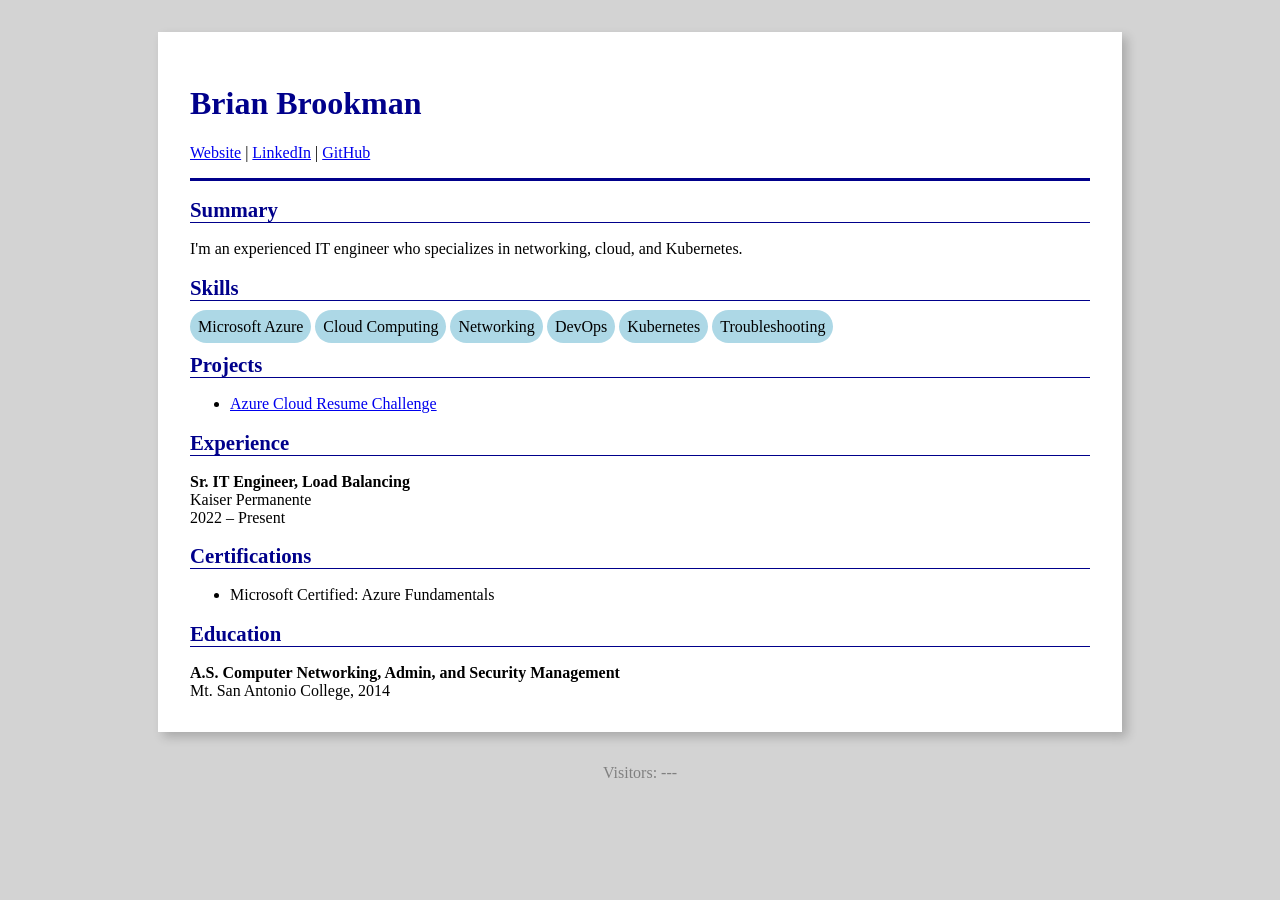
==== app/frontend/index.html @ 97332991 "refactor: group app components together" ====
<!DOCTYPE html>
<html lang="en">
<head>
    <title>Resume - Brian Brookman</title>
    <meta charset="UTF-8">
    <meta name="viewport" content="width=device-width, initial-scale=1.0">
    <link rel="icon" href="/favicon.svg" type="image/svg+xml">
</head>
<body style="background-color: lightgrey;">
    <div style="background-color: white; color: black; max-width: 900px; margin: 2em auto; padding: 2em; box-shadow: 5px 5px 10px rgba(0,0,0,0.2);">

        <!-- Header -->
        <header>
            <h1 style="font-size: 2em; color: darkblue;">Brian Brookman</h1>
            <ul style="list-style: none; border-bottom: 3px solid darkblue; padding-bottom: 1em; padding-left: 0px;">
                <li style="display: inline;"><a href="https://www.bcbrookman.com/">Website</a></li><span> | </span>
                <li style="display: inline;"><a href="https://linkedin.com/in/bcbrookman">LinkedIn</a></li><span> | </span>
                <li style="display: inline;"><a href="https://github.com/bcbrookman">GitHub</a></li>
            </ul>
        </header>

        <!-- Summary -->
        <section>
            <h2 style="font-size: 1.3em; color: darkblue; border-bottom: 1px solid darkblue;">Summary</h2>
            <p>I'm an experienced IT engineer who specializes in networking, cloud, and Kubernetes.</p>
        </section>

        <!-- Skills -->
        <section>
            <h2 style="font-size: 1.3em; color: darkblue; border-bottom: 1px solid darkblue;">Skills</h2>
            <ul style="list-style: none; padding-left: 0px;">
                <li style="display: inline; background-color: lightblue; border-radius: 20px; padding: 0.5em;">Microsoft Azure</li>
                <li style="display: inline; background-color: lightblue; border-radius: 20px; padding: 0.5em;">Cloud Computing</li>
                <li style="display: inline; background-color: lightblue; border-radius: 20px; padding: 0.5em;">Networking</li>
                <li style="display: inline; background-color: lightblue; border-radius: 20px; padding: 0.5em;">DevOps</li>
                <li style="display: inline; background-color: lightblue; border-radius: 20px; padding: 0.5em;">Kubernetes</li>
                <li style="display: inline; background-color: lightblue; border-radius: 20px; padding: 0.5em;">Troubleshooting</li>
            </ul>
        </section>

        <!-- Projects -->
        <section>
            <h2 style="font-size: 1.3em; color: darkblue; border-bottom: 1px solid darkblue;">Projects</h2>
            <ul>
                <li><a href="https://www.bcbrookman.com/">Azure Cloud Resume Challenge</a></li>
            </ul>
        </section>

        <!-- Experience -->
        <section>
            <h2 style="font-size: 1.3em; color: darkblue; color: darkblue; border-bottom: 1px solid darkblue;">Experience</h2>
            <div>
                <div>
                    <div>
                        <div><strong>Sr. IT Engineer, Load Balancing</strong></div>
                        <div>Kaiser Permanente</div>
                    </div>
                    <div>2022 – Present</div>
                </div>
            </div>
        </section>

        <!-- Certifications -->
        <section>
            <h2 style="font-size: 1.3em; color: darkblue; color: darkblue; border-bottom: 1px solid darkblue;">Certifications</h2>
            <ul>
                <li>Microsoft Certified: Azure Fundamentals</li>
            </ul>
        </section>

        <!-- Education -->
        <section>
            <h2 style="font-size: 1.3em; color: darkblue; color: darkblue; border-bottom: 1px solid darkblue;">Education</h2>
            <div>
                <div><strong>A.S. Computer Networking, Admin, and Security Management</strong></div>
                <div>Mt. San Antonio College, 2014</div>
            </div>
        </section>
    </div>

    <script>
    async function update_visitor_counter(method='GET'){
        try{
            const response = await fetch('https://api.resume.bcbrookman.com/api/visitors',{ method: method });
            const data = await response.json();
            document.getElementById('visitor-count').textContent = data['visitors'];
        }
        catch(error){
            console.error(error);
        }
    }
    document.addEventListener("DOMContentLoaded", (event) => {
        update_visitor_counter('POST');
    });
    </script>

    <footer style="text-align: center; margin-top: 2em; color: grey;">
        Visitors: <span id="visitor-count">---</span>
    </footer>
</body>
</html>
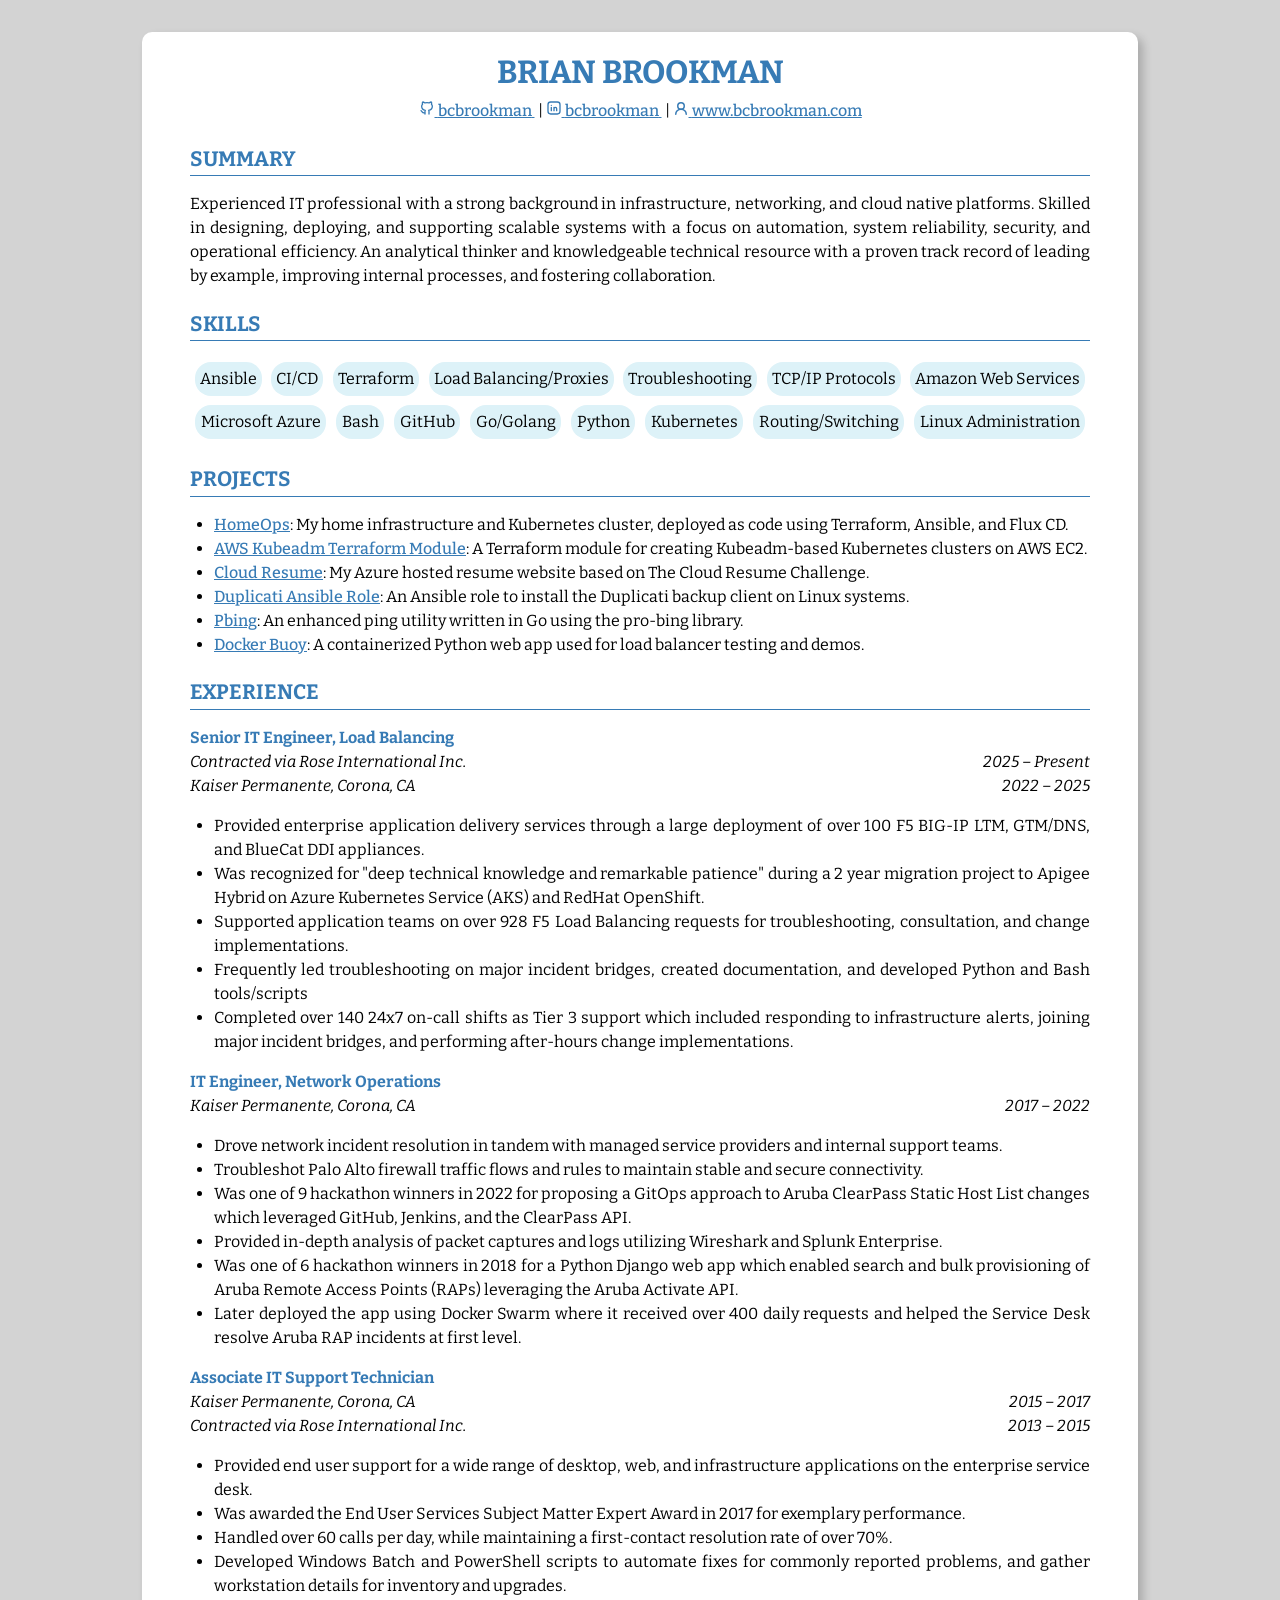
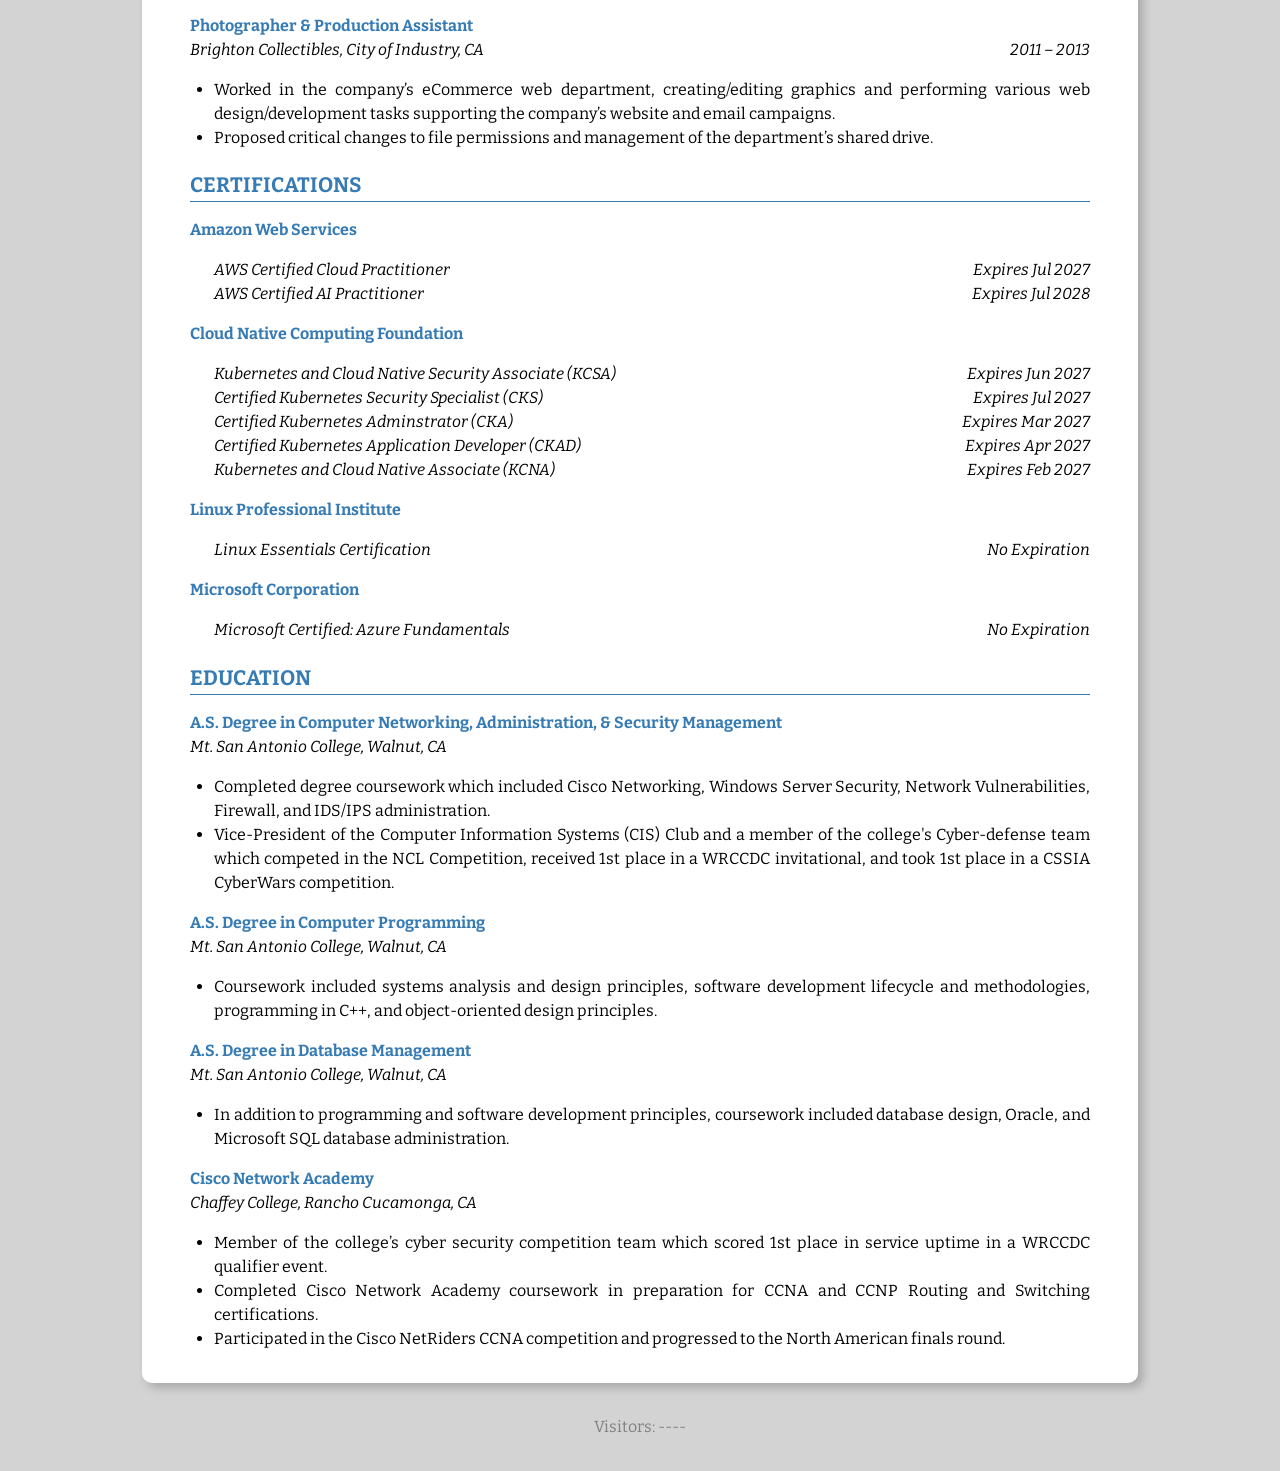
==== commit 25759c27: "feat: update resume content" ====
--- a/app/frontend/index.html
+++ b/app/frontend/index.html
@@ -4,80 +4,190 @@
     <title>Resume - Brian Brookman</title>
     <meta charset="UTF-8">
     <meta name="viewport" content="width=device-width, initial-scale=1.0">
-    <link rel="icon" href="/favicon.svg" type="image/svg+xml">
+    <link rel="stylesheet" href="styles.css">
+    <link rel="icon" href="favicon.svg" type="image/svg+xml">
+    <link rel="preconnect" href="https://fonts.googleapis.com">
+    <link rel="preconnect" href="https://fonts.gstatic.com" crossorigin>
+    <link href="https://fonts.googleapis.com/css2?family=Bitter:ital,wght@0,100..900;1,100..900&display=swap" rel="stylesheet">
 </head>
-<body style="background-color: lightgrey;">
-    <div style="background-color: white; color: black; max-width: 900px; margin: 2em auto; padding: 2em; box-shadow: 5px 5px 10px rgba(0,0,0,0.2);">
-
-        <!-- Header -->
+<body>
+    <div id="resume-container">
         <header>
-            <h1 style="font-size: 2em; color: darkblue;">Brian Brookman</h1>
-            <ul style="list-style: none; border-bottom: 3px solid darkblue; padding-bottom: 1em; padding-left: 0px;">
-                <li style="display: inline;"><a href="https://www.bcbrookman.com/">Website</a></li><span> | </span>
-                <li style="display: inline;"><a href="https://linkedin.com/in/bcbrookman">LinkedIn</a></li><span> | </span>
-                <li style="display: inline;"><a href="https://github.com/bcbrookman">GitHub</a></li>
+            <h1>Brian Brookman</h1>
+            <ul>
+                <li><a href="https://github.com/bcbrookman" target="_blank" rel="noopener noreferrer">
+                    <svg xmlns="http://www.w3.org/2000/svg" xmlns:xlink="http://www.w3.org/1999/xlink" aria-hidden="true" role="img" class="iconify iconify--tabler" width="1em" height="1em" preserveAspectRatio="xMidYMid meet" viewBox="0 0 24 24" data-icon="tabler:brand-github"><path fill="none" stroke="currentColor" stroke-linecap="round" stroke-linejoin="round" stroke-width="2" d="M9 19c-4.3 1.4-4.3-2.5-6-3m12 5v-3.5c0-1 .1-1.4-.5-2c2.8-.3 5.5-1.4 5.5-6a4.6 4.6 0 0 0-1.3-3.2a4.2 4.2 0 0 0-.1-3.2s-1.1-.3-3.5 1.3a12.3 12.3 0 0 0-6.2 0C6.5 2.8 5.4 3.1 5.4 3.1a4.2 4.2 0 0 0-.1 3.2A4.6 4.6 0 0 0 4 9.5c0 4.6 2.7 5.7 5.5 6c-.6.6-.6 1.2-.5 2V21"></path></svg>
+                    <ins>bcbrookman</ins>
+                </a></li>
+                <li><a href="https://www.linkedin.com/in/bcbrookman/" target="_blank" rel="noopener noreferrer">
+                    <svg xmlns="http://www.w3.org/2000/svg" xmlns:xlink="http://www.w3.org/1999/xlink" aria-hidden="true" role="img" class="iconify iconify--tabler" width="1em" height="1em" preserveAspectRatio="xMidYMid meet" viewBox="0 0 24 24" data-icon="tabler:brand-linkedin"><g fill="none" stroke="currentColor" stroke-linecap="round" stroke-linejoin="round" stroke-width="2"><path d="M8 11v5m0-8v.01M12 16v-5m4 5v-3a2 2 0 1 0-4 0"></path><path d="M3 7a4 4 0 0 1 4-4h10a4 4 0 0 1 4 4v10a4 4 0 0 1-4 4H7a4 4 0 0 1-4-4z"></path></g></svg>
+                    <ins>bcbrookman</ins>
+                </a></li>
+                <li><a href="https://www.linkedin.com/in/bcbrookman/" target="_blank" rel="noopener noreferrer">
+                    <svg xmlns="http://www.w3.org/2000/svg" xmlns:xlink="http://www.w3.org/1999/xlink" aria-hidden="true" role="img" class="iconify iconify--charm" width="1em" height="1em" preserveAspectRatio="xMidYMid meet" viewBox="0 0 16 16" data-icon="charm:person"><g fill="none" stroke="currentColor" stroke-linecap="round" stroke-linejoin="round" stroke-width="1.5"><circle cx="8" cy="6" r="3.25"></circle><path d="m2.75 14.25c0-2.5 2-5 5.25-5s5.25 2.5 5.25 5"></path></g></svg>
+                    <ins>www.bcbrookman.com</ins>
+                </a></li>
             </ul>
         </header>
-
-        <!-- Summary -->
-        <section>
-            <h2 style="font-size: 1.3em; color: darkblue; border-bottom: 1px solid darkblue;">Summary</h2>
-            <p>I'm an experienced IT engineer who specializes in networking, cloud, and Kubernetes.</p>
-        </section>
-
-        <!-- Skills -->
-        <section>
-            <h2 style="font-size: 1.3em; color: darkblue; border-bottom: 1px solid darkblue;">Skills</h2>
-            <ul style="list-style: none; padding-left: 0px;">
-                <li style="display: inline; background-color: lightblue; border-radius: 20px; padding: 0.5em;">Microsoft Azure</li>
-                <li style="display: inline; background-color: lightblue; border-radius: 20px; padding: 0.5em;">Cloud Computing</li>
-                <li style="display: inline; background-color: lightblue; border-radius: 20px; padding: 0.5em;">Networking</li>
-                <li style="display: inline; background-color: lightblue; border-radius: 20px; padding: 0.5em;">DevOps</li>
-                <li style="display: inline; background-color: lightblue; border-radius: 20px; padding: 0.5em;">Kubernetes</li>
-                <li style="display: inline; background-color: lightblue; border-radius: 20px; padding: 0.5em;">Troubleshooting</li>
-            </ul>
-        </section>
-
-        <!-- Projects -->
-        <section>
-            <h2 style="font-size: 1.3em; color: darkblue; border-bottom: 1px solid darkblue;">Projects</h2>
-            <ul>
-                <li><a href="https://www.bcbrookman.com/">Azure Cloud Resume Challenge</a></li>
-            </ul>
-        </section>
-
-        <!-- Experience -->
-        <section>
-            <h2 style="font-size: 1.3em; color: darkblue; color: darkblue; border-bottom: 1px solid darkblue;">Experience</h2>
-            <div>
-                <div>
-                    <div>
-                        <div><strong>Sr. IT Engineer, Load Balancing</strong></div>
-                        <div>Kaiser Permanente</div>
-                    </div>
-                    <div>2022 – Present</div>
-                </div>
-            </div>
-        </section>
-
-        <!-- Certifications -->
-        <section>
-            <h2 style="font-size: 1.3em; color: darkblue; color: darkblue; border-bottom: 1px solid darkblue;">Certifications</h2>
-            <ul>
-                <li>Microsoft Certified: Azure Fundamentals</li>
-            </ul>
-        </section>
-
-        <!-- Education -->
-        <section>
-            <h2 style="font-size: 1.3em; color: darkblue; color: darkblue; border-bottom: 1px solid darkblue;">Education</h2>
-            <div>
-                <div><strong>A.S. Computer Networking, Admin, and Security Management</strong></div>
-                <div>Mt. San Antonio College, 2014</div>
-            </div>
-        </section>
-    </div>
-
+        <section id="summary">
+            <h2>Summary</h2>
+            <p>Experienced IT professional with a strong background in infrastructure, networking, and cloud native platforms. Skilled in designing, deploying, and supporting scalable systems with a focus on automation, system reliability, security, and operational efficiency. An analytical thinker and knowledgeable technical resource with a proven track record of leading by example, improving internal processes, and fostering collaboration.</p>
+        </section>
+        <section id="skills">
+            <h2>Skills</h2>
+            <ul>
+                <li>Ansible</li>
+                <li>CI/CD</li>
+                <li>Terraform</li>
+                <li>Load Balancing/Proxies</li>
+                <li>Troubleshooting</li>
+                <li>TCP/IP Protocols</li>
+                <li>Amazon Web Services</li>
+                <li>Microsoft Azure</li>
+                <li>Bash</li>
+                <li>GitHub</li>
+                <li>Go/Golang</li>
+                <li>Python</li>
+                <li>Kubernetes</li>
+                <li>Routing/Switching</li>
+                <li>Linux Administration</li>
+            </ul>
+        </section>
+        <section id="projects">
+            <h2>Projects</h2>
+            <ul>
+                <li><a href="https://github.com/bcbrookman/homeops">HomeOps</a>: My home infrastructure and Kubernetes cluster, deployed as code using Terraform, Ansible, and Flux CD.</li><li><a href="https://github.com/bcbrookman/terraform-aws-kubeadm-k8s">AWS Kubeadm Terraform Module</a>: A Terraform module for creating Kubeadm-based Kubernetes clusters on AWS EC2.</li><li><a href="https://github.com/bcbrookman/cloud-resume">Cloud Resume</a>: My Azure hosted resume website based on The Cloud Resume Challenge.</li><li><a href="https://github.com/bcbrookman/ansible-role-duplicati">Duplicati Ansible Role</a>: An Ansible role to install the Duplicati backup client on Linux systems.</li><li><a href="https://github.com/bcbrookman/pbing">Pbing</a>: An enhanced ping utility written in Go using the pro-bing library.</li><li><a href="https://github.com/bcbrookman/docker-buoy">Docker Buoy</a>: A containerized Python web app used for load balancer testing and demos.</li>
+            </ul>
+        </section>
+        <section id="experience">
+            <h2>Experience</h2>
+            <h3>Senior IT Engineer, Load Balancing</h3>
+            <span class="dated-line">
+                <span>Contracted via Rose International Inc.</span>
+                <span>2025 – Present</span>
+            </span>
+            <span class="dated-line">
+                <span>Kaiser Permanente, Corona, CA</span>
+                <span>2022 – 2025</span>
+            </span>
+            <ul>
+                <li>Provided enterprise application delivery services through a large deployment of over 100 F5 BIG-IP LTM, GTM/DNS, and BlueCat DDI appliances.</li>
+                <li>Was recognized for "deep technical knowledge and remarkable patience" during a 2 year migration project to Apigee Hybrid on Azure Kubernetes Service (AKS) and RedHat OpenShift.</li>
+                <li>Supported application teams on over 928 F5 Load Balancing requests for troubleshooting, consultation, and change implementations.</li>
+                <li>Frequently led troubleshooting on major incident bridges, created documentation, and developed Python and Bash tools/scripts</li>
+                <li>Completed over 140 24x7 on-call shifts as Tier 3 support which included responding to infrastructure alerts, joining major incident bridges, and performing after-hours change implementations.</li>
+            </ul>
+            <h3>IT Engineer, Network Operations</h3>
+            <span class="dated-line">
+                <span>Kaiser Permanente, Corona, CA</span>
+                <span>2017 – 2022</span>
+            </span>
+            <ul>
+                <li>Drove network incident resolution in tandem with managed service providers and internal support teams.</li>
+                <li>Troubleshot Palo Alto firewall traffic flows and rules to maintain stable and secure connectivity.</li>
+                <li>Was one of 9 hackathon winners in 2022 for proposing a GitOps approach to Aruba ClearPass Static Host List changes which leveraged GitHub, Jenkins, and the ClearPass API.</li>
+                <li>Provided in-depth analysis of packet captures and logs utilizing Wireshark and Splunk Enterprise.</li>
+                <li>Was one of 6 hackathon winners in 2018 for a Python Django web app which enabled search and bulk provisioning of Aruba Remote Access Points (RAPs) leveraging the Aruba Activate API.</li>
+                <li>Later deployed the app using Docker Swarm where it received over 400 daily requests and helped the Service Desk resolve Aruba RAP incidents at first level.</li>
+            </ul>
+            <h3>Associate IT Support Technician</h3>
+            <span class="dated-line">
+                <span>Kaiser Permanente, Corona, CA</span>
+                <span>2015 – 2017</span>
+            </span>
+            <span class="dated-line">
+                <span>Contracted via Rose International Inc.</span>
+                <span>2013 – 2015</span>
+            </span>
+            <ul>
+                <li>Provided end user support for a wide range of desktop, web, and infrastructure applications on the enterprise service desk.</li>
+                <li>Was awarded the End User Services Subject Matter Expert Award in 2017 for exemplary performance.</li>
+                <li>Handled over 60 calls per day, while maintaining a first-contact resolution rate of over 70%.</li>
+                <li>Developed Windows Batch and PowerShell scripts to automate fixes for commonly reported problems, and gather workstation details for inventory and upgrades.</li>
+            </ul>
+            <h3>Photographer & Production Assistant</h3>
+            <span class="dated-line">
+                <span>Brighton Collectibles, City of Industry, CA</span>
+                <span>2011 – 2013</span>
+            </span>
+            <ul>
+                <li>Worked in the company’s eCommerce web department, creating/editing graphics and performing various web design/development tasks supporting the company’s website and email campaigns.</li>
+                <li>Proposed critical changes to file permissions and management of the department’s shared drive.</li>
+            </ul>
+        </section>
+        <section id="certifications">
+            <h2>Certifications</h2>
+            <h3>Amazon Web Services</h3>
+            <ul>
+                <li class="dated-line">
+                    <span>AWS Certified Cloud Practitioner</span>
+                    <span>Expires Jul 2027</span>
+                </li><li class="dated-line">
+                    <span>AWS Certified AI Practitioner</span>
+                    <span>Expires Jul 2028</span>
+                </li>
+            </ul>
+            <h3>Cloud Native Computing Foundation</h3>
+            <ul>
+                <li class="dated-line">
+                    <span>Kubernetes and Cloud Native Security Associate (KCSA)</span>
+                    <span>Expires Jun 2027</span>
+                </li><li class="dated-line">
+                    <span>Certified Kubernetes Security Specialist (CKS)</span>
+                    <span>Expires Jul 2027</span>
+                </li><li class="dated-line">
+                    <span>Certified Kubernetes Adminstrator (CKA)</span>
+                    <span>Expires Mar 2027</span>
+                </li><li class="dated-line">
+                    <span>Certified Kubernetes Application Developer (CKAD)</span>
+                    <span>Expires Apr 2027</span>
+                </li><li class="dated-line">
+                    <span>Kubernetes and Cloud Native Associate (KCNA)</span>
+                    <span>Expires Feb 2027</span>
+                </li>
+            </ul>
+            <h3>Linux Professional Institute</h3>
+            <ul>
+                <li class="dated-line">
+                    <span>Linux Essentials Certification</span>
+                    <span>No Expiration</span>
+                </li>
+            </ul>
+            <h3>Microsoft Corporation</h3>
+            <ul>
+                <li class="dated-line">
+                    <span>Microsoft Certified: Azure Fundamentals</span>
+                    <span>No Expiration</span>
+                </li>
+            </ul>
+        </section>
+        <section id="education">
+            <h2>Education</h2>
+            <h3>A.S. Degree in Computer Networking, Administration, & Security Management</h3>
+            <span class="dated-line">Mt. San Antonio College, Walnut, CA</span>
+            <ul>
+                <li>Completed degree coursework which included Cisco Networking, Windows Server Security, Network Vulnerabilities, Firewall, and IDS/IPS administration.</li>
+                <li>Vice-President of the Computer Information Systems (CIS) Club and a member of the college's Cyber-defense team which competed in the NCL Competition, received 1st place in a WRCCDC invitational, and took 1st place in a CSSIA CyberWars competition.</li>
+            </ul>
+            <h3>A.S. Degree in Computer Programming</h3>
+            <span class="dated-line">Mt. San Antonio College, Walnut, CA</span>
+            <ul>
+                <li>Coursework included systems analysis and design principles, software development lifecycle and methodologies, programming in C++, and object-oriented design principles.</li>
+            </ul>
+            <h3>A.S. Degree in Database Management</h3>
+            <span class="dated-line">Mt. San Antonio College, Walnut, CA</span>
+            <ul>
+                <li>In addition to programming and software development principles, coursework included database design, Oracle, and Microsoft SQL database administration.</li>
+            </ul>
+            <h3>Cisco Network Academy</h3>
+            <span class="dated-line">Chaffey College, Rancho Cucamonga, CA</span>
+            <ul>
+                <li>Member of the college’s cyber security competition team which scored 1st place in service uptime in a WRCCDC qualifier event.</li>
+                <li>Completed Cisco Network Academy coursework in preparation for CCNA and CCNP Routing and Switching certifications.</li>
+                <li>Participated in the Cisco NetRiders CCNA competition and progressed to the North American finals round.</li>
+            </ul>
+        </section>
+        </div>
     <script>
     async function update_visitor_counter(method='GET'){
         try{
@@ -93,9 +203,8 @@
         update_visitor_counter('POST');
     });
     </script>
-
-    <footer style="text-align: center; margin-top: 2em; color: grey;">
-        Visitors: <span id="visitor-count">---</span>
+    <footer>
+        Visitors: <span id="visitor-count">----</span>
     </footer>
 </body>
 </html>
--- a/app/frontend/styles.css
+++ b/app/frontend/styles.css
@@ -0,0 +1,140 @@
+body {
+  background-color: lightgrey;
+  color: black;
+  font-family: "Bitter", serif;
+  font-optical-sizing: auto;
+  font-style: normal;
+  font-weight: 400;
+  text-align: justify;
+  line-height: 1.5;
+}
+
+a {
+  color: #377BB5;
+  font-weight: 500;
+}
+
+ul  {
+  margin-left: 0;
+  padding-left: 1.5em;
+}
+
+h1, h2, h3 {
+  color: #377BB5;
+  font-weight: bold;
+  text-transform: uppercase;
+  margin-top: 1em;
+  margin-bottom: 0;
+}
+
+h1 {
+  font-size: 2em;
+  margin: 0;
+}
+
+h2 {
+  font-size: 1.3em;
+  border-bottom-style: solid;
+  border-bottom-width: 1px;
+}
+
+h3 {
+  font-size: 1em;
+  text-transform: none;
+}
+
+#resume-container {
+  background-color: white;
+  max-width: 900px;
+  margin: 2em auto;
+  padding: 1em 1em;
+  box-shadow: 5px 5px 10px rgba(0,0,0,0.2);
+  border-radius: 10px;
+}
+
+header {
+  text-align: center;
+}
+
+header h1 {
+  text-align: center;
+}
+
+header ul {
+  list-style: none;
+  display: flex;
+  justify-content: center;
+  padding: 0;
+  margin: 0.2em 0;
+  font-size: 1.5em;
+}
+
+header ul li {
+  margin: auto 0.5em;
+}
+
+header ul li ins {
+  display: none;
+}
+
+#skills ul {
+  display: inline-flex;
+  flex-flow: row wrap;
+  justify-content: center;
+  padding: 0;
+  margin-bottom: 0;
+}
+
+#skills ul li {
+  flex-grow: 1;
+  list-style: none;
+  text-align: center;
+  background-color: rgb(221, 242, 248);
+  border-radius: 1em;
+  padding: 0.3em;
+  margin: 0.3em;
+}
+
+.dated-line {
+  display: flex;
+  flex-flow: row wrap;
+  justify-content: space-between;
+  font-style: italic;
+}
+
+footer {
+  text-align: center;
+  margin-bottom: 2em;
+  color: grey;
+}
+
+@media screen and (width >= 600px) {
+  #resume-container {
+    padding: 1em 3em;
+  }
+  header ul {
+    font-size: inherit;
+  }
+  header ul li {
+    margin: auto 0;
+  }
+  header ul li ins {
+    display: inline;
+  }
+  header ul li:not(:last-child)::after {
+    content: "\0000a0|\0000a0";
+  }
+}
+
+@media print {
+  body {
+    background-color: white;
+    color: black;
+  }
+  #resume-container {
+    box-shadow: none;
+    border: none;
+    margin: 0;
+    padding: 0;
+  }
+}
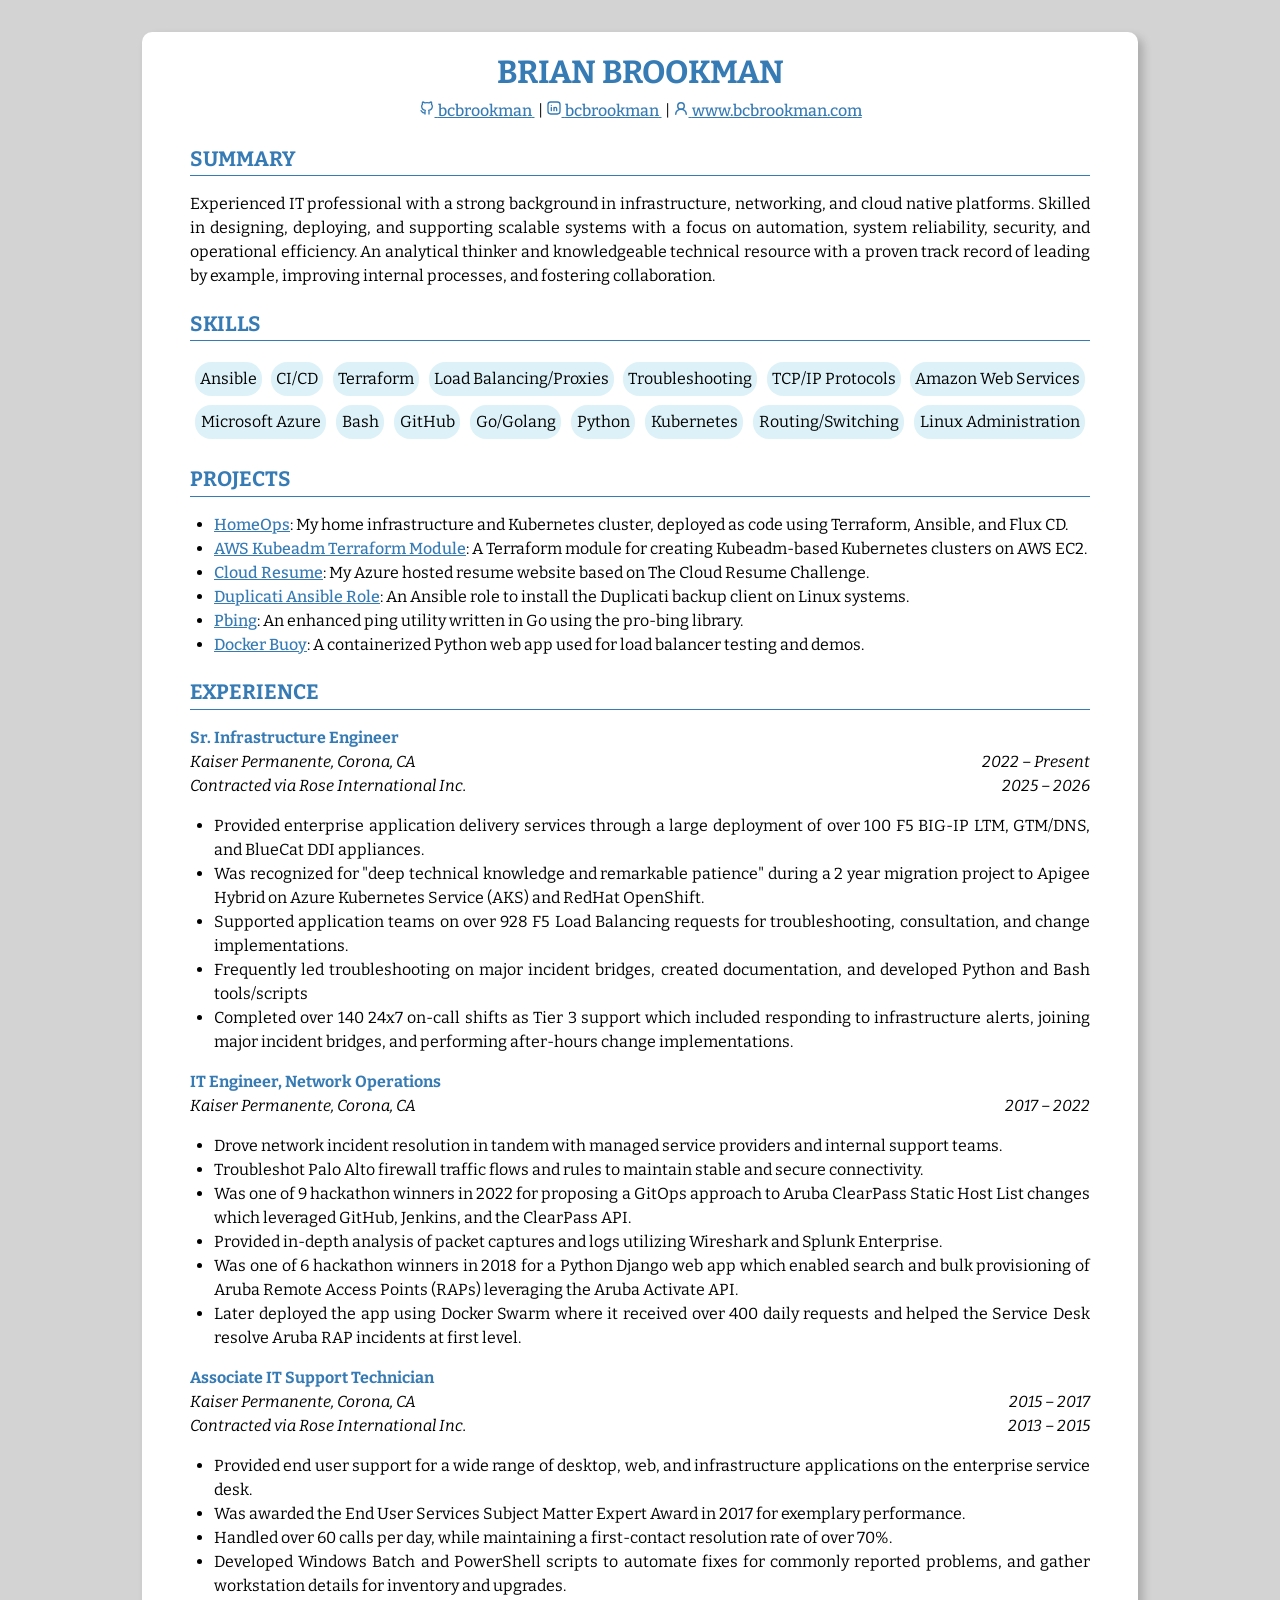
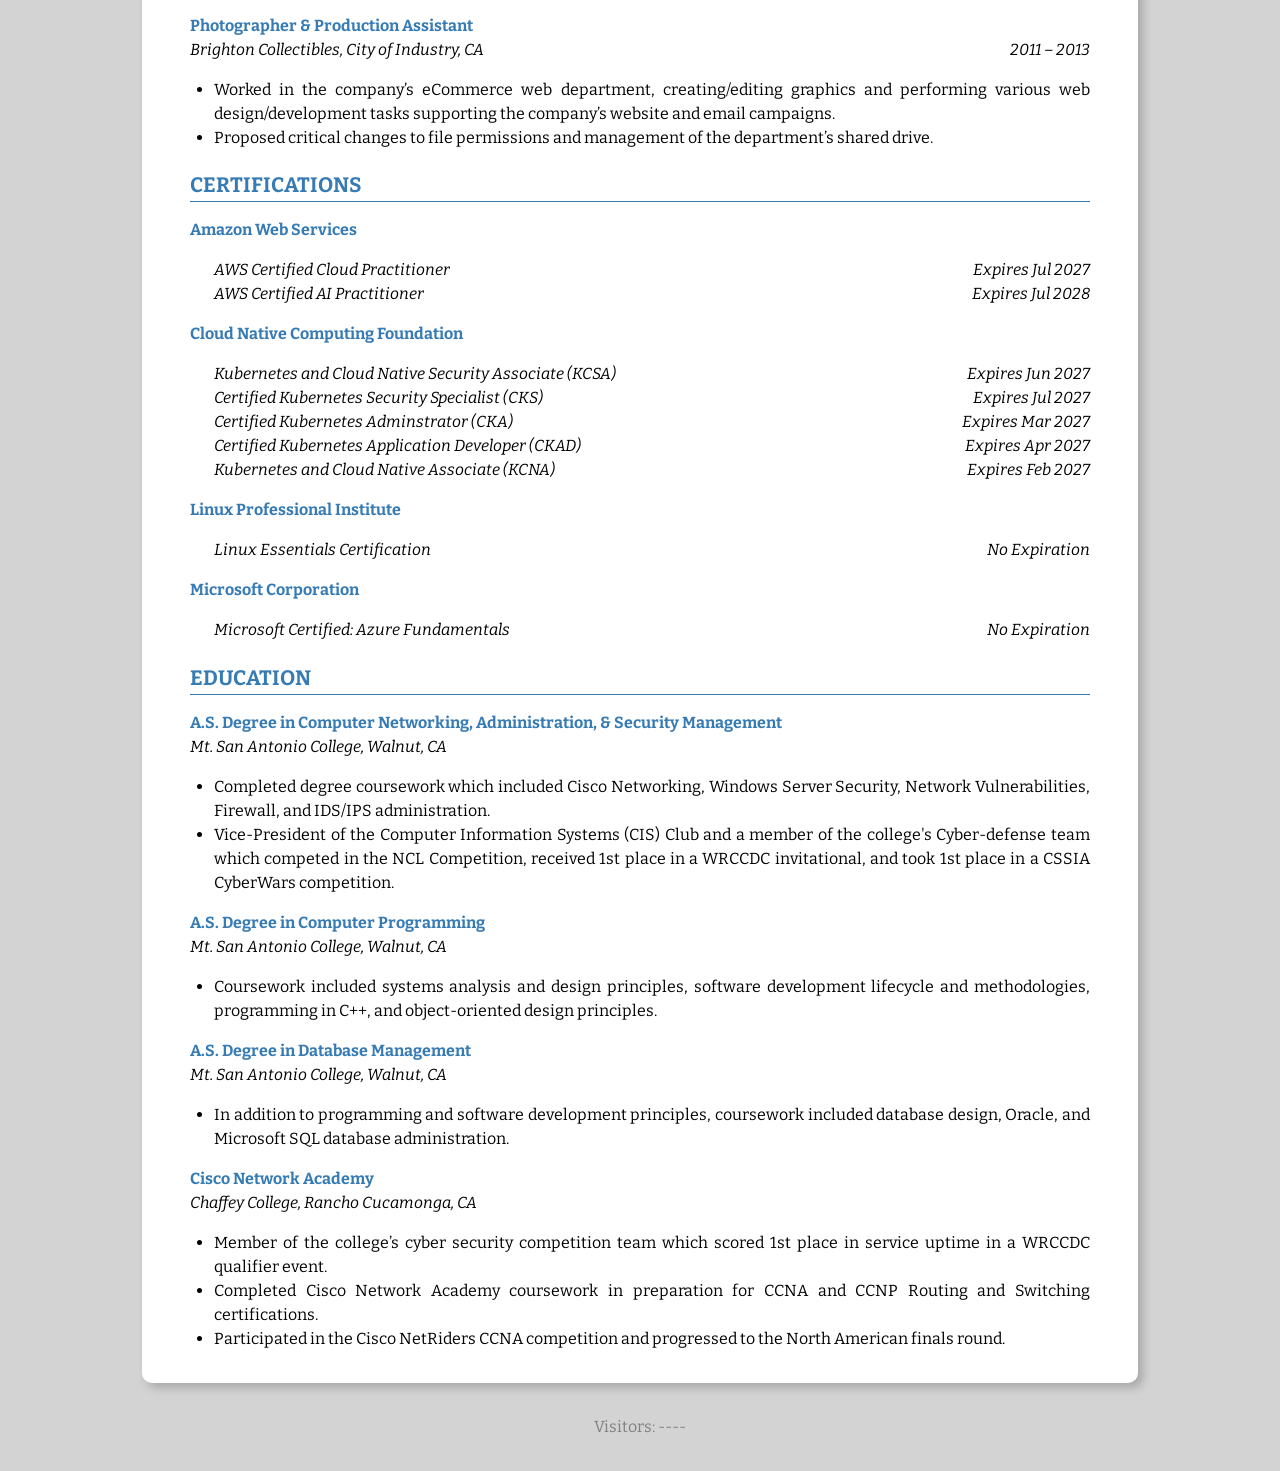
==== commit 6b55c1be: "feat: update resume content" ====
--- a/app/frontend/index.html
+++ b/app/frontend/index.html
@@ -61,14 +61,14 @@
         </section>
         <section id="experience">
             <h2>Experience</h2>
-            <h3>Senior IT Engineer, Load Balancing</h3>
+            <h3>Sr. Infrastructure Engineer</h3>
+            <span class="dated-line">
+                <span>Kaiser Permanente, Corona, CA</span>
+                <span>2022 – Present</span>
+            </span>
             <span class="dated-line">
                 <span>Contracted via Rose International Inc.</span>
-                <span>2025 – Present</span>
-            </span>
-            <span class="dated-line">
-                <span>Kaiser Permanente, Corona, CA</span>
-                <span>2022 – 2025</span>
+                <span>2025 – 2026</span>
             </span>
             <ul>
                 <li>Provided enterprise application delivery services through a large deployment of over 100 F5 BIG-IP LTM, GTM/DNS, and BlueCat DDI appliances.</li>
